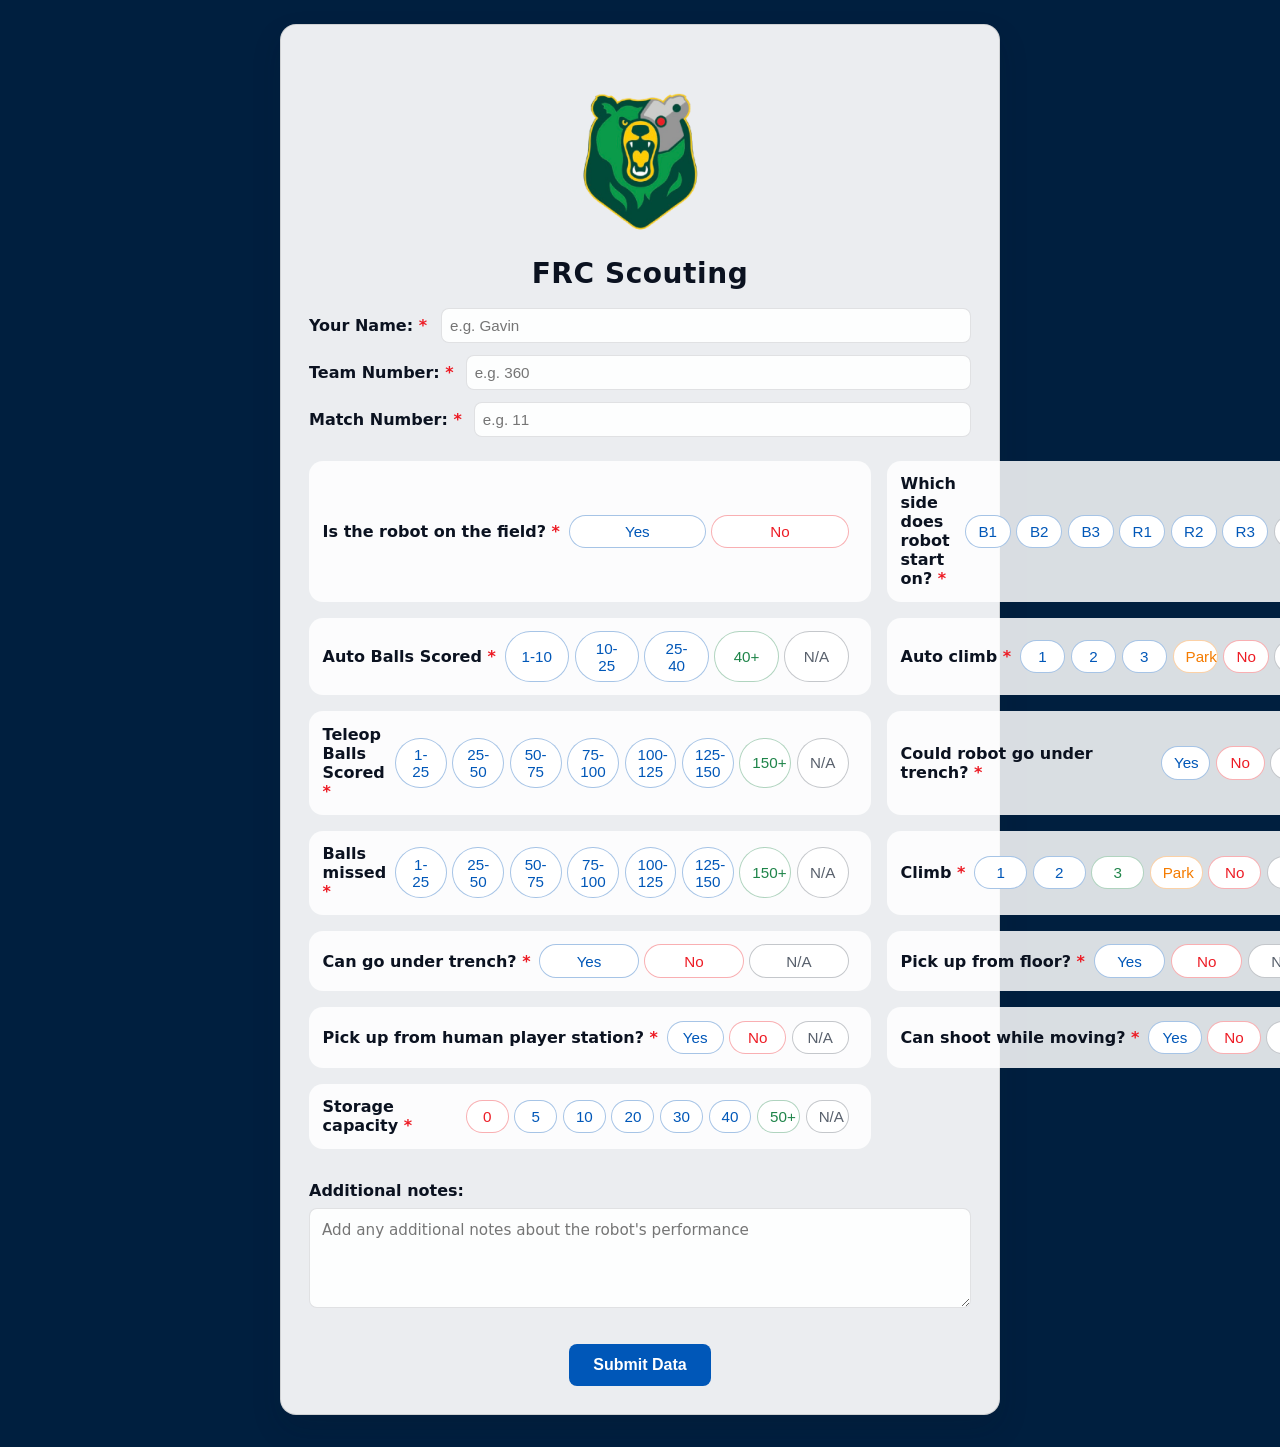
==== index.html @ 8edbb009 "Update UI more clean" ====
<!DOCTYPE html>
<html lang="en">
  <head>
    <meta charset="utf-8" />
    <meta name="viewport" content="width=device-width, initial-scale=1" />
    <title>FRC Scouting</title>
    <link rel="stylesheet" href="/static/style.css?v=47">
    <link rel="icon" type="image/x-icon" href="/static/images/scout-blue-skyblue.png">
  </head>

  <body>
    <main>
      <header class="main-header">
        <img class="app-logo" src="/static/images/4682-v2.png" alt="FRC Logo" />
        <h1>FRC Scouting</h1>
      </header>

      <div class="match-info">
        <div class="input-row">
          <label for="your-name">Your Name: <span class="required-asterisk">*</span></label>
          <input type="text" id="your-name" placeholder="e.g. Gavin">
        </div>
        <div class="input-row">
          <label for="team-number">Team Number: <span class="required-asterisk">*</span></label>
          <input type="text" id="team-number" placeholder="e.g. 360">
        </div>
        <div class="input-row">
          <label for="match-number">Match Number: <span class="required-asterisk">*</span></label>
          <input type="text" id="match-number" placeholder="e.g. 11">
        </div>
      </div>

      <div class="poll">
        <div class="poll-row climb-row">
          <span class="poll-label">Is the robot on the field? <span class="required-asterisk">*</span></span>
          <div class="climb-buttons">
            <button type="button" class="toggle-option" data-key="robotOnField" data-value="true">Yes</button>
            <button type="button" class="toggle-option" data-key="robotOnField" data-value="false">No</button>
          </div>
        </div>

        <div class="poll-row climb-row">
          <span class="poll-label">Which side does robot start on? <span class="required-asterisk">*</span></span>
          <div class="climb-buttons">
            <button type="button" class="robot-start-option" data-value="B1">B1</button>
            <button type="button" class="robot-start-option" data-value="B2">B2</button>
            <button type="button" class="robot-start-option" data-value="B3">B3</button>
            <button type="button" class="robot-start-option" data-value="R1">R1</button>
            <button type="button" class="robot-start-option" data-value="R2">R2</button>
            <button type="button" class="robot-start-option" data-value="R3">R3</button>
            <button type="button" class="robot-start-option" data-value="N/A">N/A</button>
          </div>
        </div>

        <div class="poll-row climb-row">
          <span class="poll-label">Auto Balls Scored <span class="required-asterisk">*</span></span>
          <div class="climb-buttons">
            <button type="button" class="score-range-option-auto" data-value="1-10">1-10</button>
            <button type="button" class="score-range-option-auto" data-value="10-25">10-25</button>
            <button type="button" class="score-range-option-auto" data-value="25-40">25-40</button>
            <button type="button" class="score-range-option-auto" data-value="40+">40+</button>
            <button type="button" class="score-range-option-auto" data-value="N/A">N/A</button>
          </div>
        </div>

        <div class="poll-row climb-row">
          <span class="poll-label">Auto climb <span class="required-asterisk">*</span></span>
          <div class="climb-buttons">
            <button type="button" class="autoClimb-option" data-value="1">1</button>
            <button type="button" class="autoClimb-option" data-value="2">2</button>
            <button type="button" class="autoClimb-option" data-value="3">3</button>
            <button type="button" class="autoClimb-option" data-value="Park">Park</button>
            <button type="button" class="autoClimb-option" data-value="No">No</button>
            <button type="button" class="autoClimb-option" data-value="N/A">N/A</button>
          </div>
        </div>

        <div class="poll-row climb-row">
          <span class="poll-label">Teleop Balls Scored <span class="required-asterisk">*</span></span>
          <div class="climb-buttons">
            <button type="button" class="score-range-option-teleop" data-value="1-25">1-25</button>
            <button type="button" class="score-range-option-teleop" data-value="25-50">25-50</button>
            <button type="button" class="score-range-option-teleop" data-value="50-75">50-75</button>
            <button type="button" class="score-range-option-teleop" data-value="75-100">75-100</button>
            <button type="button" class="score-range-option-teleop" data-value="100-125">100-125</button>
            <button type="button" class="score-range-option-teleop" data-value="125-150">125-150</button>
            <button type="button" class="score-range-option-teleop" data-value="150+">150+</button>
            <button type="button" class="score-range-option-teleop" data-value="N/A">N/A</button>
          </div>
        </div>

        <div class="poll-row climb-row">
          <span class="poll-label">Could robot go under trench? <span class="required-asterisk">*</span></span>
          <div class="climb-buttons">
            <button type="button" class="toggle-option" data-key="trenchUnder" data-value="true">Yes</button>
            <button type="button" class="toggle-option" data-key="trenchUnder" data-value="false">No</button>
            <button type="button" class="toggle-option" data-key="trenchUnder" data-value="N/A">N/A</button>
          </div>
        </div>


        <div class="poll-row climb-row">
          <span class="poll-label">Balls missed <span class="required-asterisk">*</span></span>
          <div class="climb-buttons">
            <button type="button" class="missed-percentage-option" data-value="1-25">1-25</button>
            <button type="button" class="missed-percentage-option" data-value="25-50">25-50</button>
            <button type="button" class="missed-percentage-option" data-value="50-75">50-75</button>
            <button type="button" class="missed-percentage-option" data-value="75-100">75-100</button>
            <button type="button" class="missed-percentage-option" data-value="100-125">100-125</button>
            <button type="button" class="missed-percentage-option" data-value="125-150">125-150</button>
            <button type="button" class="missed-percentage-option" data-value="150+">150+</button>
            <button type="button" class="missed-percentage-option" data-value="N/A">N/A</button>
          </div>
        </div>

        <div class="poll-row climb-row">
          <span class="poll-label">Climb <span class="required-asterisk">*</span></span>
          <div class="climb-buttons">
            <button type="button" class="climb-option" data-value="1">1</button>
            <button type="button" class="climb-option" data-value="2">2</button>
            <button type="button" class="climb-option" data-value="3">3</button>
            <button type="button" class="climb-option" data-value="Park">Park</button>
            <button type="button" class="climb-option" data-value="No">No</button>
            <button type="button" class="climb-option" data-value="N/A">N/A</button>
          </div>
        </div>

        <div class="poll-row climb-row">
          <span class="poll-label">Can go under trench? <span class="required-asterisk">*</span></span>
          <div class="climb-buttons">
            <button type="button" class="toggle-option" data-key="trench" data-value="true">Yes</button>
            <button type="button" class="toggle-option" data-key="trench" data-value="false">No</button>
            <button type="button" class="toggle-option" data-key="trench" data-value="N/A">N/A</button>
          </div>
        </div>

        <div class="poll-row climb-row">
          <span class="poll-label">Pick up from floor? <span class="required-asterisk">*</span></span>
          <div class="climb-buttons">
            <button type="button" class="toggle-option" data-key="pickupFloor" data-value="true">Yes</button>
            <button type="button" class="toggle-option" data-key="pickupFloor" data-value="false">No</button>
            <button type="button" class="toggle-option" data-key="pickupFloor" data-value="N/A">N/A</button>
          </div>
        </div>

        <div class="poll-row climb-row">
          <span class="poll-label">Pick up from human player station? <span class="required-asterisk">*</span></span>
          <div class="climb-buttons">
            <button type="button" class="toggle-option" data-key="pickupHuman" data-value="true">Yes</button>
            <button type="button" class="toggle-option" data-key="pickupHuman" data-value="false">No</button>
            <button type="button" class="toggle-option" data-key="pickupHuman" data-value="N/A">N/A</button>
          </div>
        </div>

        <div class="poll-row climb-row">
          <span class="poll-label">Can shoot while moving? <span class="required-asterisk">*</span></span>
          <div class="climb-buttons">
            <button type="button" class="toggle-option" data-key="shoot" data-value="true">Yes</button>
            <button type="button" class="toggle-option" data-key="shoot" data-value="false">No</button>
            <button type="button" class="toggle-option" data-key="shoot" data-value="N/A">N/A</button>
          </div>
        </div>

        <div class="poll-row climb-row">
          <span class="poll-label">Storage capacity <span class="required-asterisk">*</span></span>
          <div class="climb-buttons">
            <button type="button" class="approx-storage-option" data-value="0">0</button>
            <button type="button" class="approx-storage-option" data-value="5">5</button>
            <button type="button" class="approx-storage-option" data-value="10">10</button>
            <button type="button" class="approx-storage-option" data-value="20">20</button>
            <button type="button" class="approx-storage-option" data-value="30">30</button>
            <button type="button" class="approx-storage-option" data-value="40">40</button>
            <button type="button" class="approx-storage-option" data-value="50+">50+</button>
            <button type="button" class="approx-storage-option" data-value="N/A">N/A</button>
          </div>
        </div>
      </div>

      <div class="notes-section">
        <label for="notes">Additional notes:</label>
        <textarea id="notes" placeholder="Add any additional notes about the robot's performance"></textarea>
      </div>

      <div class="submit-section">
        <button type="button" id="submit-btn">Submit Data</button>
      </div>
    </main>

    <script>
      const state = {
        name: '',
        teamNumber: '',
        matchNumber: '',
        robotOnField: true,
        robotStartSide: 'B1',
        autoScore: 0,
        autoClimb: 'No',
        autoBallsScore: 'N/A',
        balls: 0,
        telepopBallsScore: 'N/A',
        trenchUnder: false,
        approxMissedPercentage: '0',
        climb: 'No',
        trench: false,
        pickupFloor: false,
        pickupHuman: false,
        shoot: false,
        approxStorage: '0',
        notes: '',
      };

      function updateDisplay(key) {
        const el = document.getElementById(key);
        const input = document.getElementById(key + '-input');
        const value = state[key];
        if (typeof value === 'boolean' || value === 'N/A') {
          if (el) {
            if (value === 'N/A') {
              el.textContent = 'N/A';
            } else {
              el.textContent = value ? 'Yes' : 'No';
            }
          }
          // Update toggle option button styles
          document.querySelectorAll(`.toggle-option[data-key="${key}"]`).forEach(btn => {
            if (value === 'N/A') {
              btn.classList.toggle('active', btn.dataset.value === 'N/A');
            } else {
              const btnValue = btn.dataset.value === 'true';
              btn.classList.toggle('active', btnValue === value);
            }
          });
        } else {
          if (el) {
            el.textContent = value;
          }
          if (input) {
            input.value = value;
          }
        }
        // Update climb button styles
        if (key === 'climb') {
          document.querySelectorAll('.climb-option').forEach(btn => {
            btn.classList.toggle('active', btn.dataset.value === value);
          });
        }
        // Update autoClimb button styles
        if (key === 'autoClimb') {
          document.querySelectorAll('.autoClimb-option').forEach(btn => {
            btn.classList.toggle('active', btn.dataset.value === value);
          });
        }
        // Update robot start side button styles
        if (key === 'robotStartSide') {
          document.querySelectorAll('.robot-start-option').forEach(btn => {
            btn.classList.toggle('active', btn.dataset.value === value);
          });
        }
        // Update auto balls score range button styles
        if (key === 'autoBallsScore') {
          document.querySelectorAll('.score-range-option-auto').forEach(btn => {
            btn.classList.toggle('active', btn.dataset.value === value);
          });
          if (el) {
            el.textContent = value;
          }
        }
        // Update teleop balls score range button styles
        if (key === 'telepopBallsScore') {
          document.querySelectorAll('.score-range-option-teleop').forEach(btn => {
            btn.classList.toggle('active', btn.dataset.value === value);
          });
          if (el) {
            el.textContent = value;
          }
        }
        // Update approx storage option button styles
        if (key === 'approxStorage') {
          document.querySelectorAll('.approx-storage-option').forEach(btn => {
            btn.classList.toggle('active', btn.dataset.value === value);
          });
          if (el) {
            el.textContent = value;
          }
        }
        // Update approx missed percentage button styles
        if (key === 'approxMissedPercentage') {
          document.querySelectorAll('.missed-percentage-option').forEach(btn => {
            btn.classList.toggle('active', btn.dataset.value === value);
          });
        }
      }

      function clampNumber(value, key) {
        return Math.max(0, value);
      }

      document.getElementById('your-name').addEventListener('input', (e) => {
        state.name = e.target.value;
      });

      document.getElementById('team-number').addEventListener('input', (e) => {
        state.teamNumber = e.target.value;
      });

      document.getElementById('match-number').addEventListener('input', (e) => {
        state.matchNumber = e.target.value;
      });

      document.getElementById('notes').addEventListener('input', (e) => {
        state.notes = e.target.value;
      });

      document.querySelectorAll('.poll-input').forEach(input => {
        input.addEventListener('change', (e) => {
          const key = e.target.dataset.key;
          const value = parseInt(e.target.value) || 0;
          state[key] = Math.max(0, value);
          updateDisplay(key);
        });
        input.addEventListener('input', (e) => {
          const key = e.target.dataset.key;
          const value = parseInt(e.target.value) || 0;
          state[key] = Math.max(0, value);
          updateDisplay(key);
        });
      });

      document.addEventListener('change', (event) => {
        const checkbox = event.target;
        if (checkbox.classList.contains('toggle-checkbox')) {
          const key = checkbox.dataset.key;
          state[key] = checkbox.checked;
          updateDisplay(key);
        }
      });

      document.addEventListener('click', (event) => {
        const button = event.target.closest('button');
        if (!button) return;

        if (button.classList.contains('toggle-option')) {
          const key = button.dataset.key;
          let value;
          if (button.dataset.value === 'N/A') {
            value = 'N/A';
          } else {
            value = button.dataset.value === 'true';
          }
          state[key] = value;
          updateDisplay(key);
          return;
        }

        if (button.classList.contains('climb-option')) {
          state.climb = button.dataset.value;
          updateDisplay('climb');
          return;
        }

        if (button.classList.contains('autoClimb-option')) {
          state.autoClimb = button.dataset.value;
          updateDisplay('autoClimb');
          return;
        }

        if (button.classList.contains('robot-start-option')) {
          state.robotStartSide = button.dataset.value;
          updateDisplay('robotStartSide');
          return;
        }

        if (button.classList.contains('score-range-option-auto')) {
          state.autoBallsScore = button.dataset.value;
          updateDisplay('autoBallsScore');
          return;
        }

        if (button.classList.contains('score-range-option-teleop')) {
          state.telepopBallsScore = button.dataset.value;
          updateDisplay('telepopBallsScore');
          return;
        }

        if (button.classList.contains('approx-storage-option')) {
          state.approxStorage = button.dataset.value;
          updateDisplay('approxStorage');
          return;
        }

        if (button.classList.contains('missed-percentage-option')) {
          state.approxMissedPercentage = button.dataset.value;
          updateDisplay('approxMissedPercentage');
          return;
        }

        const key = button.dataset.key;
        if (!key) return;

        if (button.classList.contains('increment')) {
          state[key] = clampNumber(state[key] + 1, key);
        } else if (button.classList.contains('decrement')) {
          state[key] = clampNumber(state[key] - 1, key);
        }

        updateDisplay(key);
      });

      function validateForm() {
        const errors = [];

        // Check text inputs
        if (!state.name || state.name.trim() === '') {
          errors.push('Your Name is required');
        }
        if (!state.teamNumber || state.teamNumber.trim() === '') {
          errors.push('Team Number is required');
        }
        if (!state.matchNumber || state.matchNumber.trim() === '') {
          errors.push('Match Number is required');
        }

        // Check selection fields
        if (state.autoBallsScore === 'N/A') {
          errors.push('Approx. Auto Balls Scored must be selected');
        }
        if (state.telepopBallsScore === 'N/A') {
          errors.push('Approx. Teleop Balls Scored must be selected');
        }
        if (state.approxStorage === '0') {
          errors.push('Storage capacity must be selected');
        }

        return errors;
      }

      document.getElementById('submit-btn').addEventListener('click', () => {
        const validationErrors = validateForm();
        
        if (validationErrors.length > 0) {
          alert('Form is incomplete:\n\n' + validationErrors.join('\n'));
          return;
        }

        const scriptUrl = 'https://script.google.com/macros/s/AKfycbwELMK6enk3vwtbK0QfrG1EHVJ-N1YTmXW5fXCGzAkfzX_c_IQ107APv3nvwxNcc5Pc/exec';
        
        // Convert boolean values to Yes/No strings for sheets compatibility
        const dataToSubmit = {
          ...state,
          trench: state.trench === 'N/A' ? 'N/A' : (state.trench ? 'Yes' : 'No'),
          pickupFloor: state.pickupFloor === 'N/A' ? 'N/A' : (state.pickupFloor ? 'Yes' : 'No'),
          pickupHuman: state.pickupHuman === 'N/A' ? 'N/A' : (state.pickupHuman ? 'Yes' : 'No'),
          shoot: state.shoot === 'N/A' ? 'N/A' : (state.shoot ? 'Yes' : 'No'),
          trenchUnder: state.trenchUnder === 'N/A' ? 'N/A' : (state.trenchUnder ? 'Yes' : 'No'),
          robotOnField: state.robotOnField === 'N/A' ? 'N/A' : (state.robotOnField ? 'Yes' : 'No')
        };
        
        fetch(scriptUrl, {
          method: 'POST',
          mode: 'no-cors',
          body: JSON.stringify(dataToSubmit)
        })
        .then(() => {
          alert("Data submitted successfully!");
          // Reset all parameters
          state.name = '';
          state.teamNumber = '';
          state.matchNumber = '';
          state.robotOnField = true;
          state.robotStartSide = 'B1';
          state.autoScore = 0;
          state.autoClimb = 'No';
          state.autoBallsScore = 'N/A';
          state.balls = 0;
          state.telepopBallsScore = 'N/A';
          state.trenchUnder = false;
          state.approxMissedPercentage = '0';
          state.climb = 'No';
          state.trench = false;
          state.pickupFloor = false;
          state.pickupHuman = false;
          state.shoot = false;
          state.approxStorage = '0';
          state.notes = '';
          // Update inputs
          document.getElementById('your-name').value = '';
          document.getElementById('team-number').value = '';
          document.getElementById('match-number').value = '';
          document.getElementById('notes').value = '';
          // Update displays
          updateDisplay('robotOnField');
          updateDisplay('robotStartSide');
          updateDisplay('autoScore');
          updateDisplay('autoClimb');
          updateDisplay('autoBallsScore');
          updateDisplay('balls');
          updateDisplay('telepopBallsScore');
          updateDisplay('trenchUnder');
          updateDisplay('approxMissedPercentage');
          updateDisplay('climb');
          updateDisplay('trench');
          updateDisplay('pickupFloor');
          updateDisplay('pickupHuman');
          updateDisplay('shoot');
          updateDisplay('approxStorage');
        })
        .catch(error => {
          alert("Error submitting: " + error);
        });
      });
    </script>
  </body>
</html>
---- static/style.css ----
/* Global */
:root {
  /* FRC colors */
  --bg: #f6f8fb;
  --card: #ffffff;
  --text: #0b1220;
  --muted: #58606c;
  --border: rgba(11, 18, 32, 0.12);

  --frc-blue: #0057B8;
  --frc-red: #ED1B24;
  --frc-green: #1E8449;
  --primary: var(--frc-blue);
  --primary-contrast: #ffffff;

  --shadow: 0 14px 30px rgba(11, 18, 32, 0.14);
  --radius: 16px;
}

* {
  box-sizing: border-box;
}

body {
  margin: 0;
  font-family: system-ui, -apple-system, BlinkMacSystemFont, "Segoe UI", sans-serif;
  background: #001F3F !important;
  background-image: none !important;
  color: var(--text);
  padding: 0;
  min-height: 100vh;
}

.main-header {
  text-align: center;
  padding: 1.75rem 1.5rem 1.1rem;
}

.app-logo {
  width: 160px;
  height: 160px;
  margin-bottom: 0.75rem;
}

.main-header h1 {
  margin: 0;
  font-size: 1.75rem;
  letter-spacing: 0.02em;
}

.main-header .lead {
  margin: 0.55rem 0 0;
  font-size: 0.95rem;
  color: var(--muted);
}

.match-info {
  display: grid;
  gap: 0.75rem;
  margin-bottom: 1.5rem;
}

.required-asterisk {
  color: var(--frc-red);
}

.input-row {
  display: flex;
  align-items: center;
  gap: 0.75rem;
}

.input-row label {
  font-weight: 600;
  min-width: 120px;
  color: var(--text);
}

.input-row input {
  flex: 1;
  padding: 0.5rem;
  border: 1px solid var(--border);
  border-radius: 8px;
  font-size: 0.95rem;
  background: rgba(255, 255, 255, 0.9);
  color: var(--text);
}

.input-row input:focus {
  outline: none;
  border-color: var(--primary);
  box-shadow: 0 0 0 2px rgba(0, 87, 184, 0.2);
}

.poll-input {
  padding: 0.5rem;
  border: 1px solid var(--border);
  border-radius: 8px;
  font-size: 0.95rem;
  background: rgba(255, 255, 255, 0.9);
  color: var(--text);
  width: 70px;
  text-align: center;
}

.poll-input::-webkit-outer-spin-button,
.poll-input::-webkit-inner-spin-button {
  -webkit-appearance: none;
  margin: 0;
}

.poll-input[type=number] {
  -moz-appearance: textfield;
}

.poll-input:focus {
  outline: none;
  border-color: var(--primary);
  box-shadow: 0 0 0 2px rgba(0, 87, 184, 0.2);
}

main {
  max-width: 720px;
  margin: 0 auto 2rem auto;
  background: rgba(255, 255, 255, 0.92);
  border: 1px solid rgba(0, 0, 0, 0.12);
  border-radius: var(--radius);
  padding: 1.75rem;
  box-shadow: var(--shadow);
}

h1 {
  font-size: 1.75rem;
  margin: 0 0 0.6rem 0;
  letter-spacing: -0.02em;
}

p {
  margin: 0 0 1.25rem 0;
  color: var(--muted);
  line-height: 1.6;
}

.poll {
  display: grid;
  gap: 0.85rem;
}

.poll-row {
  display: grid;
  grid-template-columns: 1fr auto auto auto;
  gap: 0.55rem;
  align-items: center;
  padding: 0.85rem 0.85rem;
  border-radius: 14px;
  background: rgba(255, 255, 255, 0.85);
  transition: transform 180ms ease, box-shadow 180ms ease;
}

.poll-row.climb-row {
  grid-template-columns: auto 1fr auto;
}

.poll-row:hover {
  transform: translateY(-2px);
  box-shadow: 0 14px 26px rgba(15, 23, 42, 0.12);
}

.poll-label {
  font-weight: 700;
  color: var(--text);
}

.poll-value {
  min-width: 3rem;
  text-align: center;
  font-weight: 700;
  color: var(--primary);
}

button {
  border: 1px solid var(--border);
  border-radius: 999px;
  padding: 0.45rem 0.75rem;
  font-size: 0.95rem;
  cursor: pointer;
  background: #fff;
  color: var(--text);
  transition: transform 120ms ease, box-shadow 120ms ease, background 120ms ease;
}

button:hover {
  background: rgba(0, 87, 184, 0.16);
  transform: translateY(-1px);
}

button:active {
  transform: translateY(0);
  box-shadow: inset 0 0 0 1px rgba(0, 0, 0, 0.08);
}

button.increment {
  border-color: rgba(37, 99, 235, 0.4);
  color: white;
  background: var(--frc-blue);
}

button.decrement {
  border-color: rgba(237, 27, 36, 0.35);
  color: white;
  background: var(--frc-red);
}

button.climb-option {
  border-color: rgba(0, 87, 184, 0.35);
  color: var(--frc-blue);
}

button.climb-option[data-value="No"] {
  border-color: rgba(237, 27, 36, 0.35);
  color: var(--frc-red);
}

button.climb-option[data-value="3"] {
  border-color: rgba(30, 132, 73, 0.35);
  color: var(--frc-green);
}

button.climb-option[data-value="Park"] {
  border-color: rgba(245, 124, 0, 0.35);
  color: #F57C00;
}

button.climb-option.active {
  background: var(--frc-blue);
  color: white;
  border-color: var(--frc-blue);
}

button.climb-option[data-value="No"].active {
  background: var(--frc-red);
  border-color: var(--frc-red);
}

button.climb-option[data-value="3"].active {
  background: var(--frc-green);
  color: white;
  border-color: var(--frc-green);
}

button.climb-option[data-value="Park"].active {
  background: #F57C00;
  color: white;
  border-color: #F57C00;
}

button.autoClimb-option {
  border-color: rgba(0, 87, 184, 0.35);
  color: var(--frc-blue);
}

button.autoClimb-option[data-value="No"] {
  border-color: rgba(237, 27, 36, 0.35);
  color: var(--frc-red);
}

button.autoClimb-option[data-value="Park"] {
  border-color: rgba(245, 124, 0, 0.35);
  color: #F57C00;
}

button.autoClimb-option.active {
  background: var(--frc-blue);
  color: white;
  border-color: var(--frc-blue);
}

button.autoClimb-option[data-value="No"].active {
  background: var(--frc-red);
  border-color: var(--frc-red);
}

button.autoClimb-option[data-value="Park"].active {
  background: #F57C00;
  color: white;
  border-color: #F57C00;
}

button.robot-start-option {
  border-color: rgba(0, 87, 184, 0.35);
  color: var(--frc-blue);
}

button.robot-start-option.active {
  background: var(--frc-blue);
  color: white;
  border-color: var(--frc-blue);
}

button.score-range-option-auto,
button.score-range-option-teleop,
button.approx-storage-option {
  border-color: rgba(0, 87, 184, 0.35);
  color: var(--frc-blue);
}

button.score-range-option-auto[data-value="0"],
button.score-range-option-teleop[data-value="0"],
button.approx-storage-option[data-value="0"] {
  border-color: rgba(237, 27, 36, 0.35);
  color: var(--frc-red);
}

button.approx-storage-option[data-value="50+"] {
  border-color: rgba(30, 132, 73, 0.35);
  color: var(--frc-green);
}

button.approx-storage-option[data-value="50+"].active {
  background: var(--frc-green);
  color: white;
  border-color: var(--frc-green);
}

button.score-range-option-auto.active,
button.score-range-option-teleop.active,
button.approx-storage-option.active {
  background: var(--frc-blue);
  color: white;
  border-color: var(--frc-blue);
}

button.score-range-option-auto[data-value="0"].active,
button.score-range-option-teleop[data-value="0"].active,
button.approx-storage-option[data-value="0"].active {
  background: var(--frc-red);
  color: white;
  border-color: var(--frc-red);
}

button.score-range-option-auto[data-value="40+"] {
  border-color: rgba(30, 132, 73, 0.35);
  color: var(--frc-green);
}

button.score-range-option-auto[data-value="40+"].active {
  background: var(--frc-green);
  color: white;
  border-color: var(--frc-green);
}

button.score-range-option-auto[data-value="N/A"] {
  border-color: rgba(88, 96, 108, 0.35);
  color: var(--muted);
  white-space: nowrap;
}

button.score-range-option-auto[data-value="N/A"].active {
  background: var(--muted);
  color: white;
  border-color: var(--muted);
}

button.score-range-option-teleop[data-value="150+"] {
  border-color: rgba(30, 132, 73, 0.35);
  color: var(--frc-green);
}

button.score-range-option-teleop[data-value="150+"].active {
  background: var(--frc-green);
  color: white;
  border-color: var(--frc-green);
}

button.score-range-option-teleop[data-value="N/A"] {
  border-color: rgba(88, 96, 108, 0.35);
  color: var(--muted);
  white-space: nowrap;
}

button.score-range-option-teleop[data-value="N/A"].active {
  background: var(--muted);
  color: white;
  border-color: var(--muted);
}

button.toggle-option[data-value="N/A"] {
  border-color: rgba(88, 96, 108, 0.35);
  color: var(--muted);
  white-space: nowrap;
}

button.toggle-option[data-value="N/A"].active {
  background: var(--muted);
  color: white;
  border-color: var(--muted);
}

button.climb-option[data-value="N/A"] {
  border-color: rgba(88, 96, 108, 0.35);
  color: var(--muted);
  white-space: nowrap;
}

button.climb-option[data-value="N/A"].active {
  background: var(--muted);
  color: white;
  border-color: var(--muted);
}

button.autoClimb-option[data-value="N/A"] {
  border-color: rgba(88, 96, 108, 0.35);
  color: var(--muted);
  white-space: nowrap;
}

button.autoClimb-option[data-value="N/A"].active {
  background: var(--muted);
  color: white;
  border-color: var(--muted);
}

button.missed-percentage-option[data-value="N/A"] {
  border-color: rgba(88, 96, 108, 0.35);
  color: var(--muted);
  white-space: nowrap;
}

button.missed-percentage-option[data-value="N/A"].active {
  background: var(--muted);
  color: white;
  border-color: var(--muted);
}

button.robot-start-option[data-value="N/A"] {
  border-color: rgba(88, 96, 108, 0.35);
  color: var(--muted);
  white-space: nowrap;
}

button.robot-start-option[data-value="N/A"].active {
  background: var(--muted);
  color: white;
  border-color: var(--muted);
}

button.approx-storage-option[data-value="N/A"] {
  border-color: rgba(88, 96, 108, 0.35);
  color: var(--muted);
  white-space: nowrap;
}

button.approx-storage-option[data-value="N/A"].active {
  background: var(--muted);
  color: white;
  border-color: var(--muted);
}

input.toggle-checkbox {
  width: 20px;
  height: 20px;
  cursor: pointer;
  accent-color: var(--frc-blue);
}

button.toggle-option {
  border-color: rgba(0, 87, 184, 0.35);
  color: var(--frc-blue);
}

button.toggle-option[data-value="false"] {
  border-color: rgba(237, 27, 36, 0.35);
  color: var(--frc-red);
}

button.toggle-option.active {
  background: var(--frc-blue);
  color: white;
  border-color: var(--frc-blue);
}

button.toggle-option[data-value="false"].active {
  background: var(--frc-red);
  border-color: var(--frc-red);
}

.climb-buttons {
  display: flex;
  gap: 0.35rem;
  flex: 1;
}

.climb-buttons button {
  flex: 1;
  min-width: 0;
  text-align: center;
}

@media (max-width: 640px) {
  main {
    padding: 1.25rem;
  }

  .match-info {
    gap: 0.5rem;
    margin-bottom: 1rem;
  }

  .input-row {
    flex-direction: column;
    align-items: stretch;
    gap: 0.25rem;
  }

  .input-row label {
    min-width: unset;
    margin-bottom: 0.25rem;
  }

  .poll-row {
    grid-template-columns: 1fr;
    grid-template-rows: auto auto;
    gap: 0.4rem;
    display: flex;
    flex-direction: column;
    margin-left: -1.25rem;
    margin-right: -1.25rem;
    padding-left: 1.25rem;
    padding-right: 1.25rem;
  }

  .poll-row .poll-label {
    order: -1;
  }

  .poll-row .increment {
    order: 0;
  }

  .poll-row .poll-value {
    order: 1;
  }

  .poll-row .decrement {
    order: 2;
  }

  .poll-row button {
    width: 100%;
  }

  .poll-value {
    margin-top: 0.2rem;
  }

  .poll-row.climb-row {
    grid-template-columns: 1fr;
  }

  .climb-buttons {
    display: flex;
    flex-wrap: wrap;
    gap: 0.3rem;
  }

  .climb-buttons button {
    flex: 1 1 calc(20% - 0.24rem);
    min-width: 45px;
  }

  .app-logo {
    width: 160px;
    height: 160px;
  }
}

@media (min-width: 920px) {
  .poll {
    grid-template-columns: repeat(2, 1fr);
    gap: 1rem;
  }

  .poll-row {
    grid-template-columns: 1fr auto auto auto;
  }

  main {
    margin-top: 1.5rem;
  }
}

.notes-section {
  margin-top: 2rem;
  margin-bottom: 1.5rem;
}

.notes-section label {
  display: block;
  font-weight: 600;
  margin-bottom: 0.5rem;
  color: var(--text);
}

.notes-section textarea {
  width: 100%;
  padding: 0.75rem;
  border: 1px solid var(--border);
  border-radius: 8px;
  font-size: 0.95rem;
  font-family: inherit;
  background: rgba(255, 255, 255, 0.9);
  color: var(--text);
  resize: vertical;
  min-height: 100px;
}

.notes-section textarea:focus {
  outline: none;
  border-color: var(--primary);
  box-shadow: 0 0 0 2px rgba(0, 87, 184, 0.2);
}

button.missed-percentage-option {
  border-color: rgba(0, 87, 184, 0.35);
  color: var(--frc-blue);
}

button.missed-percentage-option[data-value="0"] {
  border-color: rgba(30, 132, 73, 0.35);
  color: var(--frc-green);
}

button.missed-percentage-option[data-value="100%"] {
  border-color: rgba(237, 27, 36, 0.35);
  color: var(--frc-red);
}

button.missed-percentage-option[data-value="150+"] {
  border-color: rgba(30, 132, 73, 0.35);
  color: var(--frc-green);
}

button.missed-percentage-option[data-value="150+"].active {
  background: var(--frc-green);
  color: white;
  border-color: var(--frc-green);
}

button.missed-percentage-option.active {
  background: var(--frc-blue);
  color: white;
  border-color: var(--frc-blue);
}

button.missed-percentage-option[data-value="0"].active {
  background: var(--frc-green);
  color: white;
  border-color: var(--frc-green);
}

button.missed-percentage-option[data-value="100%"].active {
  background: var(--frc-red);
  color: white;
  border-color: var(--frc-red);
}

.submit-section {
  text-align: center;
  margin-top: 2rem;
}

#submit-btn {
  background: var(--frc-blue);
  color: white;
  padding: 0.75rem 1.5rem;
  font-size: 1rem;
  font-weight: 600;
  border: none;
  border-radius: 8px;
  cursor: pointer;
  transition: background 120ms ease;
}

#submit-btn:hover {
  background: #004080;
}
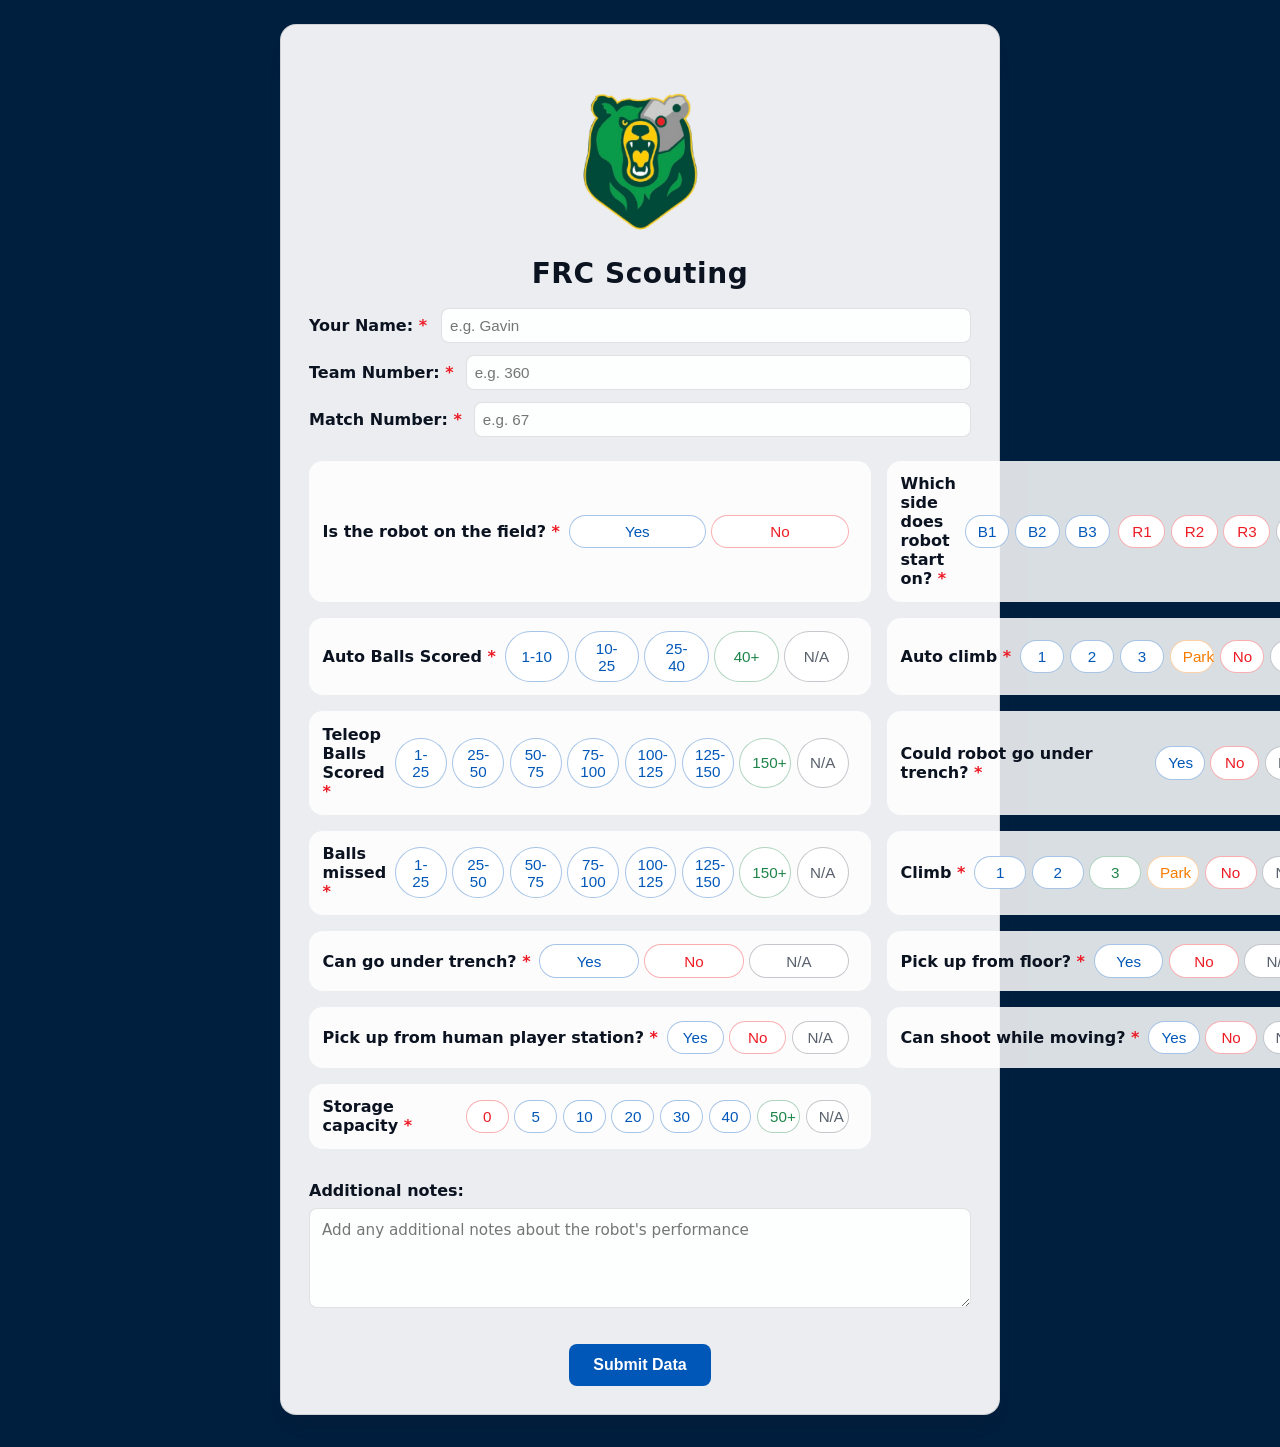
==== commit ade66d7b: "Make r1-r3 red" ====
--- a/index.html
+++ b/index.html
@@ -4,7 +4,7 @@
     <meta charset="utf-8" />
     <meta name="viewport" content="width=device-width, initial-scale=1" />
     <title>FRC Scouting</title>
-    <link rel="stylesheet" href="/static/style.css?v=47">
+    <link rel="stylesheet" href="/static/style.css?v=49">
     <link rel="icon" type="image/x-icon" href="/static/images/scout-blue-skyblue.png">
   </head>
 
@@ -26,7 +26,7 @@
         </div>
         <div class="input-row">
           <label for="match-number">Match Number: <span class="required-asterisk">*</span></label>
-          <input type="text" id="match-number" placeholder="e.g. 11">
+          <input type="text" id="match-number" placeholder="e.g. 67">
         </div>
       </div>
 
@@ -45,6 +45,8 @@
             <button type="button" class="robot-start-option" data-value="B1">B1</button>
             <button type="button" class="robot-start-option" data-value="B2">B2</button>
             <button type="button" class="robot-start-option" data-value="B3">B3</button>
+          </div>
+          <div class="climb-buttons">
             <button type="button" class="robot-start-option" data-value="R1">R1</button>
             <button type="button" class="robot-start-option" data-value="R2">R2</button>
             <button type="button" class="robot-start-option" data-value="R3">R3</button>
@@ -223,11 +225,16 @@
           }
           // Update toggle option button styles
           document.querySelectorAll(`.toggle-option[data-key="${key}"]`).forEach(btn => {
+            btn.classList.remove('active');
             if (value === 'N/A') {
-              btn.classList.toggle('active', btn.dataset.value === 'N/A');
+              if (btn.dataset.value === 'N/A') {
+                btn.classList.add('active');
+              }
             } else {
               const btnValue = btn.dataset.value === 'true';
-              btn.classList.toggle('active', btnValue === value);
+              if (btnValue === value) {
+                btn.classList.add('active');
+              }
             }
           });
         } else {
@@ -421,12 +428,6 @@
         }
 
         // Check selection fields
-        if (state.autoBallsScore === 'N/A') {
-          errors.push('Approx. Auto Balls Scored must be selected');
-        }
-        if (state.telepopBallsScore === 'N/A') {
-          errors.push('Approx. Teleop Balls Scored must be selected');
-        }
         if (state.approxStorage === '0') {
           errors.push('Storage capacity must be selected');
         }
@@ -444,15 +445,25 @@
 
         const scriptUrl = 'https://script.google.com/macros/s/AKfycbwELMK6enk3vwtbK0QfrG1EHVJ-N1YTmXW5fXCGzAkfzX_c_IQ107APv3nvwxNcc5Pc/exec';
         
-        // Convert boolean values to Yes/No strings for sheets compatibility
+        // Build submission object in UI order
         const dataToSubmit = {
-          ...state,
+          name: state.name,
+          teamNumber: state.teamNumber,
+          matchNumber: state.matchNumber,
+          robotOnField: state.robotOnField === 'N/A' ? 'N/A' : (state.robotOnField ? 'Yes' : 'No'),
+          robotStartSide: state.robotStartSide,
+          autoBallsScore: state.autoBallsScore,
+          autoClimb: state.autoClimb,
+          telepopBallsScore: state.telepopBallsScore,
+          trenchUnder: state.trenchUnder === 'N/A' ? 'N/A' : (state.trenchUnder ? 'Yes' : 'No'),
+          approxMissedPercentage: state.approxMissedPercentage,
+          climb: state.climb,
           trench: state.trench === 'N/A' ? 'N/A' : (state.trench ? 'Yes' : 'No'),
           pickupFloor: state.pickupFloor === 'N/A' ? 'N/A' : (state.pickupFloor ? 'Yes' : 'No'),
           pickupHuman: state.pickupHuman === 'N/A' ? 'N/A' : (state.pickupHuman ? 'Yes' : 'No'),
           shoot: state.shoot === 'N/A' ? 'N/A' : (state.shoot ? 'Yes' : 'No'),
-          trenchUnder: state.trenchUnder === 'N/A' ? 'N/A' : (state.trenchUnder ? 'Yes' : 'No'),
-          robotOnField: state.robotOnField === 'N/A' ? 'N/A' : (state.robotOnField ? 'Yes' : 'No')
+          approxStorage: state.approxStorage,
+          notes: state.notes
         };
         
         fetch(scriptUrl, {
@@ -503,6 +514,10 @@
           updateDisplay('pickupHuman');
           updateDisplay('shoot');
           updateDisplay('approxStorage');
+          // Clear all button active states
+          document.querySelectorAll('button').forEach(btn => {
+            btn.classList.remove('active');
+          });
         })
         .catch(error => {
           alert("Error submitting: " + error);
--- a/static/style.css
+++ b/static/style.css
@@ -295,6 +295,21 @@
   background: var(--frc-blue);
   color: white;
   border-color: var(--frc-blue);
+}
+
+button.robot-start-option[data-value="R1"],
+button.robot-start-option[data-value="R2"],
+button.robot-start-option[data-value="R3"] {
+  border-color: rgba(237, 27, 36, 0.35);
+  color: var(--frc-red);
+}
+
+button.robot-start-option[data-value="R1"].active,
+button.robot-start-option[data-value="R2"].active,
+button.robot-start-option[data-value="R3"].active {
+  background: var(--frc-red);
+  color: white;
+  border-color: var(--frc-red);
 }
 
 button.score-range-option-auto,
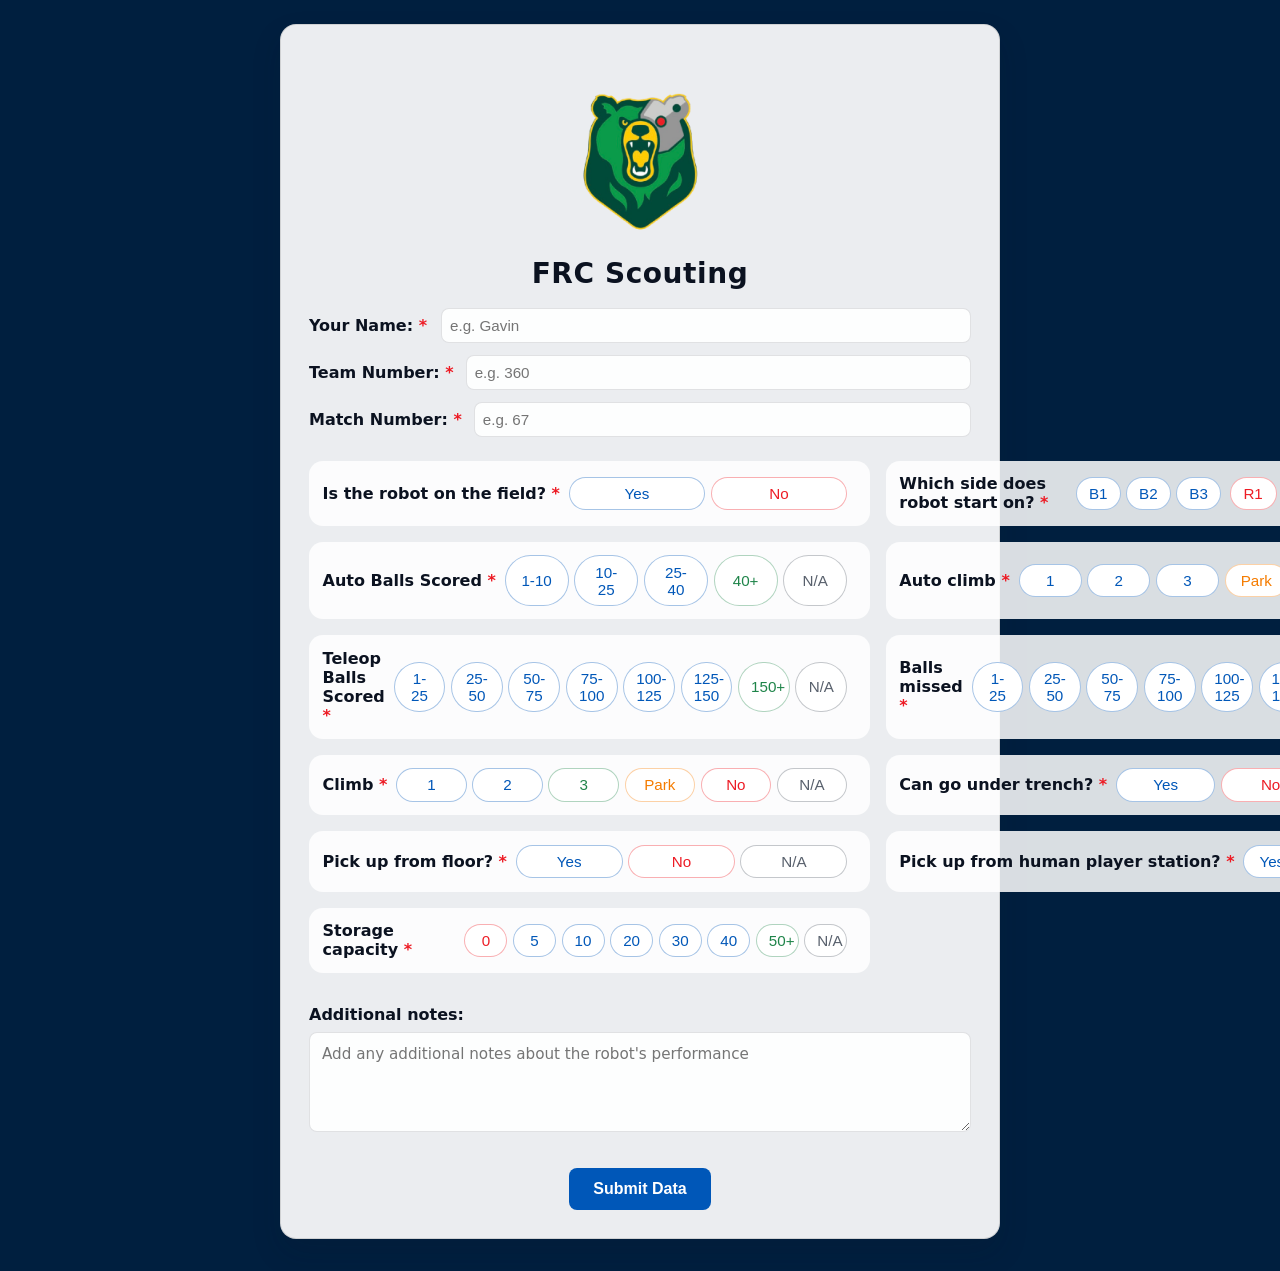
==== commit cb174be3: "Remove second trench, fix a na/no bug, retain name and side when submit" ====
--- a/index.html
+++ b/index.html
@@ -92,16 +92,6 @@
         </div>
 
         <div class="poll-row climb-row">
-          <span class="poll-label">Could robot go under trench? <span class="required-asterisk">*</span></span>
-          <div class="climb-buttons">
-            <button type="button" class="toggle-option" data-key="trenchUnder" data-value="true">Yes</button>
-            <button type="button" class="toggle-option" data-key="trenchUnder" data-value="false">No</button>
-            <button type="button" class="toggle-option" data-key="trenchUnder" data-value="N/A">N/A</button>
-          </div>
-        </div>
-
-
-        <div class="poll-row climb-row">
           <span class="poll-label">Balls missed <span class="required-asterisk">*</span></span>
           <div class="climb-buttons">
             <button type="button" class="missed-percentage-option" data-value="1-25">1-25</button>
@@ -155,15 +145,7 @@
         </div>
 
         <div class="poll-row climb-row">
-          <span class="poll-label">Can shoot while moving? <span class="required-asterisk">*</span></span>
-          <div class="climb-buttons">
-            <button type="button" class="toggle-option" data-key="shoot" data-value="true">Yes</button>
-            <button type="button" class="toggle-option" data-key="shoot" data-value="false">No</button>
-            <button type="button" class="toggle-option" data-key="shoot" data-value="N/A">N/A</button>
-          </div>
-        </div>
-
-        <div class="poll-row climb-row">
+
           <span class="poll-label">Storage capacity <span class="required-asterisk">*</span></span>
           <div class="climb-buttons">
             <button type="button" class="approx-storage-option" data-value="0">0</button>
@@ -200,7 +182,6 @@
         autoBallsScore: 'N/A',
         balls: 0,
         telepopBallsScore: 'N/A',
-        trenchUnder: false,
         approxMissedPercentage: '0',
         climb: 'No',
         trench: false,
@@ -230,11 +211,10 @@
               if (btn.dataset.value === 'N/A') {
                 btn.classList.add('active');
               }
-            } else {
-              const btnValue = btn.dataset.value === 'true';
-              if (btnValue === value) {
-                btn.classList.add('active');
-              }
+            } else if (value === true && btn.dataset.value === 'true') {
+              btn.classList.add('active');
+            } else if (value === false && btn.dataset.value === 'false') {
+              btn.classList.add('active');
             }
           });
         } else {
@@ -455,7 +435,6 @@
           autoBallsScore: state.autoBallsScore,
           autoClimb: state.autoClimb,
           telepopBallsScore: state.telepopBallsScore,
-          trenchUnder: state.trenchUnder === 'N/A' ? 'N/A' : (state.trenchUnder ? 'Yes' : 'No'),
           approxMissedPercentage: state.approxMissedPercentage,
           climb: state.climb,
           trench: state.trench === 'N/A' ? 'N/A' : (state.trench ? 'Yes' : 'No'),
@@ -473,18 +452,15 @@
         })
         .then(() => {
           alert("Data submitted successfully!");
-          // Reset all parameters
-          state.name = '';
+          // Reset all parameters (keeping name and robotStartSide)
           state.teamNumber = '';
           state.matchNumber = '';
           state.robotOnField = true;
-          state.robotStartSide = 'B1';
           state.autoScore = 0;
           state.autoClimb = 'No';
           state.autoBallsScore = 'N/A';
           state.balls = 0;
           state.telepopBallsScore = 'N/A';
-          state.trenchUnder = false;
           state.approxMissedPercentage = '0';
           state.climb = 'No';
           state.trench = false;
@@ -493,8 +469,7 @@
           state.shoot = false;
           state.approxStorage = '0';
           state.notes = '';
-          // Update inputs
-          document.getElementById('your-name').value = '';
+          // Update inputs (keeping name)
           document.getElementById('team-number').value = '';
           document.getElementById('match-number').value = '';
           document.getElementById('notes').value = '';
@@ -506,7 +481,6 @@
           updateDisplay('autoBallsScore');
           updateDisplay('balls');
           updateDisplay('telepopBallsScore');
-          updateDisplay('trenchUnder');
           updateDisplay('approxMissedPercentage');
           updateDisplay('climb');
           updateDisplay('trench');
@@ -514,9 +488,11 @@
           updateDisplay('pickupHuman');
           updateDisplay('shoot');
           updateDisplay('approxStorage');
-          // Clear all button active states
+          // Clear all button active states except robotStartSide
           document.querySelectorAll('button').forEach(btn => {
-            btn.classList.remove('active');
+            if (!btn.classList.contains('robot-start-option')) {
+              btn.classList.remove('active');
+            }
           });
         })
         .catch(error => {
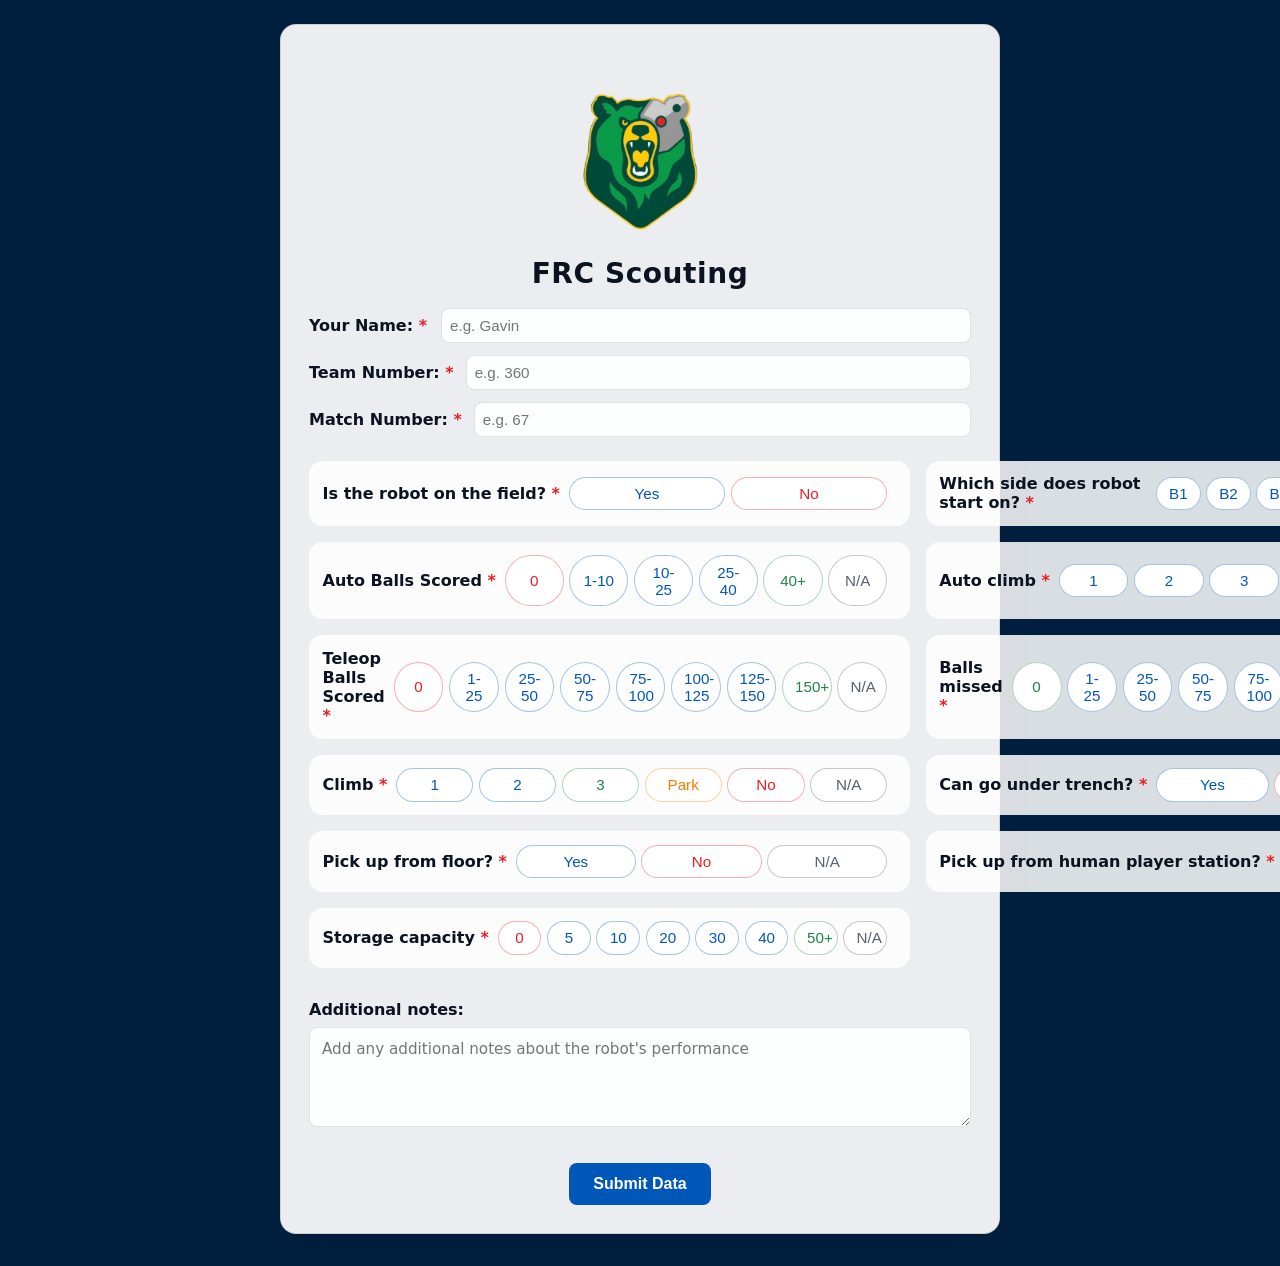
==== commit 7f3e1999: "Auto select N/A if robot not on field and add 0 as option if not scored" ====
--- a/index.html
+++ b/index.html
@@ -57,6 +57,7 @@
         <div class="poll-row climb-row">
           <span class="poll-label">Auto Balls Scored <span class="required-asterisk">*</span></span>
           <div class="climb-buttons">
+            <button type="button" class="score-range-option-auto" data-value="0">0</button>
             <button type="button" class="score-range-option-auto" data-value="1-10">1-10</button>
             <button type="button" class="score-range-option-auto" data-value="10-25">10-25</button>
             <button type="button" class="score-range-option-auto" data-value="25-40">25-40</button>
@@ -80,6 +81,7 @@
         <div class="poll-row climb-row">
           <span class="poll-label">Teleop Balls Scored <span class="required-asterisk">*</span></span>
           <div class="climb-buttons">
+            <button type="button" class="score-range-option-teleop" data-value="0">0</button>
             <button type="button" class="score-range-option-teleop" data-value="1-25">1-25</button>
             <button type="button" class="score-range-option-teleop" data-value="25-50">25-50</button>
             <button type="button" class="score-range-option-teleop" data-value="50-75">50-75</button>
@@ -94,6 +96,7 @@
         <div class="poll-row climb-row">
           <span class="poll-label">Balls missed <span class="required-asterisk">*</span></span>
           <div class="climb-buttons">
+            <button type="button" class="missed-percentage-option" data-value="0">0</button>
             <button type="button" class="missed-percentage-option" data-value="1-25">1-25</button>
             <button type="button" class="missed-percentage-option" data-value="25-50">25-50</button>
             <button type="button" class="missed-percentage-option" data-value="50-75">50-75</button>
@@ -336,6 +339,33 @@
           }
           state[key] = value;
           updateDisplay(key);
+          
+          // If robot is not on field, auto-select N/A for all options
+          if (key === 'robotOnField' && value === false) {
+            state.robotStartSide = 'N/A';
+            state.autoBallsScore = 'N/A';
+            state.autoClimb = 'N/A';
+            state.telepopBallsScore = 'N/A';
+            state.approxMissedPercentage = 'N/A';
+            state.climb = 'N/A';
+            state.trench = 'N/A';
+            state.pickupFloor = 'N/A';
+            state.pickupHuman = 'N/A';
+            state.shoot = 'N/A';
+            state.approxStorage = 'N/A';
+            
+            updateDisplay('robotStartSide');
+            updateDisplay('autoBallsScore');
+            updateDisplay('autoClimb');
+            updateDisplay('telepopBallsScore');
+            updateDisplay('approxMissedPercentage');
+            updateDisplay('climb');
+            updateDisplay('trench');
+            updateDisplay('pickupFloor');
+            updateDisplay('pickupHuman');
+            updateDisplay('shoot');
+            updateDisplay('approxStorage');
+          }
           return;
         }
 
@@ -422,6 +452,16 @@
           alert('Form is incomplete:\n\n' + validationErrors.join('\n'));
           return;
         }
+
+        // Disable form during submission
+        const submitBtn = document.getElementById('submit-btn');
+        const originalBtnText = submitBtn.textContent;
+        submitBtn.disabled = true;
+        submitBtn.textContent = 'Submitting...';
+        
+        // Disable all inputs and buttons while submitting
+        const allInputs = document.querySelectorAll('input, button:not(#submit-btn)');
+        allInputs.forEach(el => el.disabled = true);
 
         const scriptUrl = 'https://script.google.com/macros/s/AKfycbwELMK6enk3vwtbK0QfrG1EHVJ-N1YTmXW5fXCGzAkfzX_c_IQ107APv3nvwxNcc5Pc/exec';
         
@@ -452,9 +492,13 @@
         })
         .then(() => {
           alert("Data submitted successfully!");
-          // Reset all parameters (keeping name and robotStartSide)
+          // Increment match number
+          const currentMatchNumber = parseInt(state.matchNumber) || 0;
+          const nextMatchNumber = currentMatchNumber + 1;
+          state.matchNumber = String(nextMatchNumber);
+          
+          // Reset all parameters (keeping name and robotStartSide and incremented matchNumber)
           state.teamNumber = '';
-          state.matchNumber = '';
           state.robotOnField = true;
           state.autoScore = 0;
           state.autoClimb = 'No';
@@ -469,9 +513,9 @@
           state.shoot = false;
           state.approxStorage = '0';
           state.notes = '';
-          // Update inputs (keeping name)
+          // Update inputs (keeping name and incrementing match number)
           document.getElementById('team-number').value = '';
-          document.getElementById('match-number').value = '';
+          document.getElementById('match-number').value = nextMatchNumber;
           document.getElementById('notes').value = '';
           // Update displays
           updateDisplay('robotOnField');
@@ -494,9 +538,19 @@
               btn.classList.remove('active');
             }
           });
+          
+          // Re-enable form
+          submitBtn.disabled = false;
+          submitBtn.textContent = originalBtnText;
+          allInputs.forEach(el => el.disabled = false);
         })
         .catch(error => {
           alert("Error submitting: " + error);
+          
+          // Re-enable form on error
+          submitBtn.disabled = false;
+          submitBtn.textContent = originalBtnText;
+          allInputs.forEach(el => el.disabled = false);
         });
       });
     </script>
--- a/static/style.css
+++ b/static/style.css
@@ -197,6 +197,26 @@
 button:active {
   transform: translateY(0);
   box-shadow: inset 0 0 0 1px rgba(0, 0, 0, 0.08);
+}
+
+button:disabled {
+  opacity: 0.5;
+  cursor: not-allowed;
+  background: #e0e0e0 !important;
+  color: #999 !important;
+  border-color: #ccc !important;
+}
+
+button:disabled:hover {
+  background: #e0e0e0 !important;
+  transform: none;
+}
+
+input:disabled,
+textarea:disabled {
+  opacity: 0.5;
+  cursor: not-allowed;
+  background: #f0f0f0;
 }
 
 button.increment {
@@ -651,14 +671,14 @@
 }
 
 button.missed-percentage-option[data-value="150+"] {
-  border-color: rgba(30, 132, 73, 0.35);
-  color: var(--frc-green);
+  border-color: rgba(237, 27, 36, 0.35);
+  color: var(--frc-red);
 }
 
 button.missed-percentage-option[data-value="150+"].active {
-  background: var(--frc-green);
-  color: white;
-  border-color: var(--frc-green);
+  background: var(--frc-red);
+  color: white;
+  border-color: var(--frc-red);
 }
 
 button.missed-percentage-option.active {
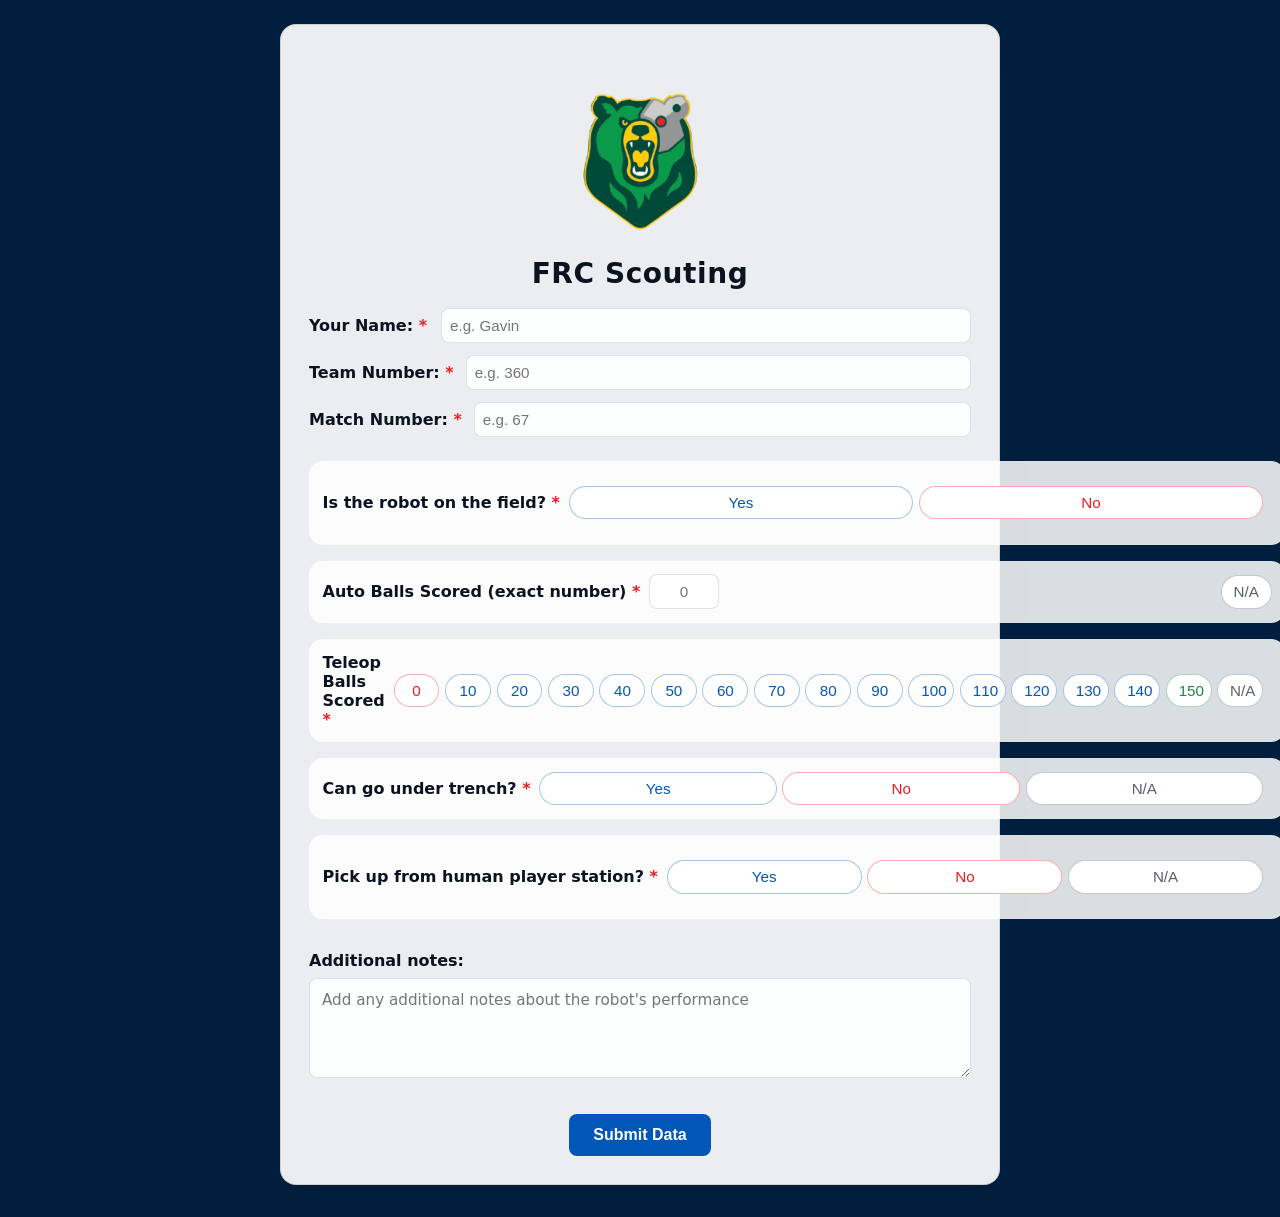
==== commit 808bc85d: "Update options w/ gavin's new changes (And fix no to yes n/a selection for robot on field)" ====
--- a/index.html
+++ b/index.html
@@ -4,7 +4,7 @@
     <meta charset="utf-8" />
     <meta name="viewport" content="width=device-width, initial-scale=1" />
     <title>FRC Scouting</title>
-    <link rel="stylesheet" href="/static/style.css?v=49">
+    <link rel="stylesheet" href="/static/style.css?v=50">
     <link rel="icon" type="image/x-icon" href="/static/images/scout-blue-skyblue.png">
   </head>
 
@@ -55,15 +55,9 @@
         </div>
 
         <div class="poll-row climb-row">
-          <span class="poll-label">Auto Balls Scored <span class="required-asterisk">*</span></span>
-          <div class="climb-buttons">
-            <button type="button" class="score-range-option-auto" data-value="0">0</button>
-            <button type="button" class="score-range-option-auto" data-value="1-10">1-10</button>
-            <button type="button" class="score-range-option-auto" data-value="10-25">10-25</button>
-            <button type="button" class="score-range-option-auto" data-value="25-40">25-40</button>
-            <button type="button" class="score-range-option-auto" data-value="40+">40+</button>
-            <button type="button" class="score-range-option-auto" data-value="N/A">N/A</button>
-          </div>
+          <span class="poll-label">Auto Balls Scored (exact number) <span class="required-asterisk">*</span></span>
+          <input type="number" id="autoBallsScored" class="poll-input" placeholder="0" min="0" max="200">
+          <button type="button" class="auto-balls-na-option" data-value="N/A">N/A</button>
         </div>
 
         <div class="poll-row climb-row">
@@ -81,30 +75,23 @@
         <div class="poll-row climb-row">
           <span class="poll-label">Teleop Balls Scored <span class="required-asterisk">*</span></span>
           <div class="climb-buttons">
-            <button type="button" class="score-range-option-teleop" data-value="0">0</button>
-            <button type="button" class="score-range-option-teleop" data-value="1-25">1-25</button>
-            <button type="button" class="score-range-option-teleop" data-value="25-50">25-50</button>
-            <button type="button" class="score-range-option-teleop" data-value="50-75">50-75</button>
-            <button type="button" class="score-range-option-teleop" data-value="75-100">75-100</button>
-            <button type="button" class="score-range-option-teleop" data-value="100-125">100-125</button>
-            <button type="button" class="score-range-option-teleop" data-value="125-150">125-150</button>
-            <button type="button" class="score-range-option-teleop" data-value="150+">150+</button>
-            <button type="button" class="score-range-option-teleop" data-value="N/A">N/A</button>
-          </div>
-        </div>
-
-        <div class="poll-row climb-row">
-          <span class="poll-label">Balls missed <span class="required-asterisk">*</span></span>
-          <div class="climb-buttons">
-            <button type="button" class="missed-percentage-option" data-value="0">0</button>
-            <button type="button" class="missed-percentage-option" data-value="1-25">1-25</button>
-            <button type="button" class="missed-percentage-option" data-value="25-50">25-50</button>
-            <button type="button" class="missed-percentage-option" data-value="50-75">50-75</button>
-            <button type="button" class="missed-percentage-option" data-value="75-100">75-100</button>
-            <button type="button" class="missed-percentage-option" data-value="100-125">100-125</button>
-            <button type="button" class="missed-percentage-option" data-value="125-150">125-150</button>
-            <button type="button" class="missed-percentage-option" data-value="150+">150+</button>
-            <button type="button" class="missed-percentage-option" data-value="N/A">N/A</button>
+            <button type="button" class="teleop-balls-option" data-value="0">0</button>
+            <button type="button" class="teleop-balls-option" data-value="10">10</button>
+            <button type="button" class="teleop-balls-option" data-value="20">20</button>
+            <button type="button" class="teleop-balls-option" data-value="30">30</button>
+            <button type="button" class="teleop-balls-option" data-value="40">40</button>
+            <button type="button" class="teleop-balls-option" data-value="50">50</button>
+            <button type="button" class="teleop-balls-option" data-value="60">60</button>
+            <button type="button" class="teleop-balls-option" data-value="70">70</button>
+            <button type="button" class="teleop-balls-option" data-value="80">80</button>
+            <button type="button" class="teleop-balls-option" data-value="90">90</button>
+            <button type="button" class="teleop-balls-option" data-value="100">100</button>
+            <button type="button" class="teleop-balls-option" data-value="110">110</button>
+            <button type="button" class="teleop-balls-option" data-value="120">120</button>
+            <button type="button" class="teleop-balls-option" data-value="130">130</button>
+            <button type="button" class="teleop-balls-option" data-value="140">140</button>
+            <button type="button" class="teleop-balls-option" data-value="150">150</button>
+            <button type="button" class="teleop-balls-option" data-value="N/A">N/A</button>
           </div>
         </div>
 
@@ -182,10 +169,9 @@
         robotStartSide: 'B1',
         autoScore: 0,
         autoClimb: 'No',
-        autoBallsScore: 'N/A',
+        autoBallsScore: 0,
         balls: 0,
-        telepopBallsScore: 'N/A',
-        approxMissedPercentage: '0',
+        telepopBallsScore: 0,
         climb: 'No',
         trench: false,
         pickupFloor: false,
@@ -199,15 +185,9 @@
         const el = document.getElementById(key);
         const input = document.getElementById(key + '-input');
         const value = state[key];
-        if (typeof value === 'boolean' || value === 'N/A') {
-          if (el) {
-            if (value === 'N/A') {
-              el.textContent = 'N/A';
-            } else {
-              el.textContent = value ? 'Yes' : 'No';
-            }
-          }
-          // Update toggle option button styles
+        
+        // Update toggle option button styles (for all boolean fields)
+        if (key === 'robotOnField' || key === 'trench' || key === 'pickupFloor' || key === 'pickupHuman' || key === 'shoot') {
           document.querySelectorAll(`.toggle-option[data-key="${key}"]`).forEach(btn => {
             btn.classList.remove('active');
             if (value === 'N/A') {
@@ -220,6 +200,16 @@
               btn.classList.add('active');
             }
           });
+        }
+        
+        if (typeof value === 'boolean' || value === 'N/A') {
+          if (el) {
+            if (value === 'N/A') {
+              el.textContent = 'N/A';
+            } else {
+              el.textContent = value ? 'Yes' : 'No';
+            }
+          }
         } else {
           if (el) {
             el.textContent = value;
@@ -246,23 +236,23 @@
             btn.classList.toggle('active', btn.dataset.value === value);
           });
         }
-        // Update auto balls score range button styles
+        // Update auto balls score input and N/A button
         if (key === 'autoBallsScore') {
-          document.querySelectorAll('.score-range-option-auto').forEach(btn => {
-            btn.classList.toggle('active', btn.dataset.value === value);
-          });
-          if (el) {
-            el.textContent = value;
-          }
-        }
-        // Update teleop balls score range button styles
+          const input = document.getElementById('autoBallsScored');
+          const naBtn = document.querySelector('.auto-balls-na-option');
+          if (value === 'N/A') {
+            input.value = '';
+            naBtn.classList.add('active');
+          } else {
+            input.value = value;
+            naBtn.classList.remove('active');
+          }
+        }
+        // Update teleop balls score button styles
         if (key === 'telepopBallsScore') {
-          document.querySelectorAll('.score-range-option-teleop').forEach(btn => {
-            btn.classList.toggle('active', btn.dataset.value === value);
-          });
-          if (el) {
-            el.textContent = value;
-          }
+          document.querySelectorAll('.teleop-balls-option').forEach(btn => {
+            btn.classList.toggle('active', btn.dataset.value === String(value));
+          });
         }
         // Update approx storage option button styles
         if (key === 'approxStorage') {
@@ -273,12 +263,6 @@
             el.textContent = value;
           }
         }
-        // Update approx missed percentage button styles
-        if (key === 'approxMissedPercentage') {
-          document.querySelectorAll('.missed-percentage-option').forEach(btn => {
-            btn.classList.toggle('active', btn.dataset.value === value);
-          });
-        }
       }
 
       function clampNumber(value, key) {
@@ -299,6 +283,15 @@
 
       document.getElementById('notes').addEventListener('input', (e) => {
         state.notes = e.target.value;
+      });
+
+      document.getElementById('autoBallsScored').addEventListener('input', (e) => {
+        const value = e.target.value.trim();
+        if (value === '') {
+          state.autoBallsScore = 0;
+        } else {
+          state.autoBallsScore = Math.max(0, parseInt(value) || 0);
+        }
       });
 
       document.querySelectorAll('.poll-input').forEach(input => {
@@ -346,7 +339,6 @@
             state.autoBallsScore = 'N/A';
             state.autoClimb = 'N/A';
             state.telepopBallsScore = 'N/A';
-            state.approxMissedPercentage = 'N/A';
             state.climb = 'N/A';
             state.trench = 'N/A';
             state.pickupFloor = 'N/A';
@@ -358,13 +350,45 @@
             updateDisplay('autoBallsScore');
             updateDisplay('autoClimb');
             updateDisplay('telepopBallsScore');
-            updateDisplay('approxMissedPercentage');
+
             updateDisplay('climb');
             updateDisplay('trench');
             updateDisplay('pickupFloor');
             updateDisplay('pickupHuman');
             updateDisplay('shoot');
             updateDisplay('approxStorage');
+          } else if (key === 'robotOnField' && value === true) {
+            // If robot is on field, clear all selections
+            state.robotStartSide = '';
+            state.autoBallsScore = 0;
+            state.autoClimb = '';
+            state.telepopBallsScore = 0;
+            state.climb = '';
+            state.trench = '';
+            state.pickupFloor = '';
+            state.pickupHuman = '';
+            state.shoot = '';
+            state.approxStorage = '';
+            
+            updateDisplay('robotStartSide');
+            updateDisplay('autoBallsScore');
+            updateDisplay('autoClimb');
+            updateDisplay('telepopBallsScore');
+            updateDisplay('climb');
+            updateDisplay('trench');
+            updateDisplay('pickupFloor');
+            updateDisplay('pickupHuman');
+            updateDisplay('shoot');
+            updateDisplay('approxStorage');
+          }
+          return;
+        }
+
+        if (button.classList.contains('auto-balls-na-option')) {
+          if (button.dataset.value === 'N/A') {
+            state.autoBallsScore = 'N/A';
+            document.getElementById('autoBallsScored').value = '';
+            button.classList.add('active');
           }
           return;
         }
@@ -387,14 +411,12 @@
           return;
         }
 
-        if (button.classList.contains('score-range-option-auto')) {
-          state.autoBallsScore = button.dataset.value;
-          updateDisplay('autoBallsScore');
-          return;
-        }
-
-        if (button.classList.contains('score-range-option-teleop')) {
-          state.telepopBallsScore = button.dataset.value;
+        if (button.classList.contains('teleop-balls-option')) {
+          if (button.dataset.value === 'N/A') {
+            state.telepopBallsScore = 'N/A';
+          } else {
+            state.telepopBallsScore = parseInt(button.dataset.value) || 0;
+          }
           updateDisplay('telepopBallsScore');
           return;
         }
@@ -402,12 +424,6 @@
         if (button.classList.contains('approx-storage-option')) {
           state.approxStorage = button.dataset.value;
           updateDisplay('approxStorage');
-          return;
-        }
-
-        if (button.classList.contains('missed-percentage-option')) {
-          state.approxMissedPercentage = button.dataset.value;
-          updateDisplay('approxMissedPercentage');
           return;
         }
 
@@ -438,6 +454,10 @@
         }
 
         // Check selection fields
+        const autoBallsInput = document.getElementById('autoBallsScored').value.trim();
+        if (autoBallsInput === '' && state.autoBallsScore !== 'N/A') {
+          errors.push('Auto Balls Scored is required');
+        }
         if (state.approxStorage === '0') {
           errors.push('Storage capacity must be selected');
         }
@@ -475,7 +495,6 @@
           autoBallsScore: state.autoBallsScore,
           autoClimb: state.autoClimb,
           telepopBallsScore: state.telepopBallsScore,
-          approxMissedPercentage: state.approxMissedPercentage,
           climb: state.climb,
           trench: state.trench === 'N/A' ? 'N/A' : (state.trench ? 'Yes' : 'No'),
           pickupFloor: state.pickupFloor === 'N/A' ? 'N/A' : (state.pickupFloor ? 'Yes' : 'No'),
@@ -502,10 +521,9 @@
           state.robotOnField = true;
           state.autoScore = 0;
           state.autoClimb = 'No';
-          state.autoBallsScore = 'N/A';
+          state.autoBallsScore = 0;
           state.balls = 0;
-          state.telepopBallsScore = 'N/A';
-          state.approxMissedPercentage = '0';
+          state.telepopBallsScore = 0;
           state.climb = 'No';
           state.trench = false;
           state.pickupFloor = false;
@@ -515,6 +533,7 @@
           state.notes = '';
           // Update inputs (keeping name and incrementing match number)
           document.getElementById('team-number').value = '';
+          document.getElementById('autoBallsScored').value = '';
           document.getElementById('match-number').value = nextMatchNumber;
           document.getElementById('notes').value = '';
           // Update displays
@@ -525,7 +544,6 @@
           updateDisplay('autoBallsScore');
           updateDisplay('balls');
           updateDisplay('telepopBallsScore');
-          updateDisplay('approxMissedPercentage');
           updateDisplay('climb');
           updateDisplay('trench');
           updateDisplay('pickupFloor');
--- a/static/style.css
+++ b/static/style.css
@@ -419,6 +419,51 @@
   border-color: var(--muted);
 }
 
+button.teleop-balls-option {
+  border-color: rgba(0, 87, 184, 0.35);
+  color: var(--frc-blue);
+}
+
+button.teleop-balls-option[data-value="0"] {
+  border-color: rgba(237, 27, 36, 0.35);
+  color: var(--frc-red);
+}
+
+button.teleop-balls-option[data-value="150"] {
+  border-color: rgba(30, 132, 73, 0.35);
+  color: var(--frc-green);
+}
+
+button.teleop-balls-option.active {
+  background: var(--frc-blue);
+  color: white;
+  border-color: var(--frc-blue);
+}
+
+button.teleop-balls-option[data-value="0"].active {
+  background: var(--frc-red);
+  color: white;
+  border-color: var(--frc-red);
+}
+
+button.teleop-balls-option[data-value="150"].active {
+  background: var(--frc-green);
+  color: white;
+  border-color: var(--frc-green);
+}
+
+button.teleop-balls-option[data-value="N/A"] {
+  border-color: rgba(88, 96, 108, 0.35);
+  color: var(--muted);
+  white-space: nowrap;
+}
+
+button.teleop-balls-option[data-value="N/A"].active {
+  background: var(--muted);
+  color: white;
+  border-color: var(--muted);
+}
+
 button.toggle-option[data-value="N/A"] {
   border-color: rgba(88, 96, 108, 0.35);
   color: var(--muted);
@@ -455,13 +500,13 @@
   border-color: var(--muted);
 }
 
-button.missed-percentage-option[data-value="N/A"] {
-  border-color: rgba(88, 96, 108, 0.35);
-  color: var(--muted);
-  white-space: nowrap;
-}
-
-button.missed-percentage-option[data-value="N/A"].active {
+button.auto-balls-na-option {
+  border-color: rgba(88, 96, 108, 0.35);
+  color: var(--muted);
+  white-space: nowrap;
+}
+
+button.auto-balls-na-option.active {
   background: var(--muted);
   color: white;
   border-color: var(--muted);
@@ -655,50 +700,6 @@
   box-shadow: 0 0 0 2px rgba(0, 87, 184, 0.2);
 }
 
-button.missed-percentage-option {
-  border-color: rgba(0, 87, 184, 0.35);
-  color: var(--frc-blue);
-}
-
-button.missed-percentage-option[data-value="0"] {
-  border-color: rgba(30, 132, 73, 0.35);
-  color: var(--frc-green);
-}
-
-button.missed-percentage-option[data-value="100%"] {
-  border-color: rgba(237, 27, 36, 0.35);
-  color: var(--frc-red);
-}
-
-button.missed-percentage-option[data-value="150+"] {
-  border-color: rgba(237, 27, 36, 0.35);
-  color: var(--frc-red);
-}
-
-button.missed-percentage-option[data-value="150+"].active {
-  background: var(--frc-red);
-  color: white;
-  border-color: var(--frc-red);
-}
-
-button.missed-percentage-option.active {
-  background: var(--frc-blue);
-  color: white;
-  border-color: var(--frc-blue);
-}
-
-button.missed-percentage-option[data-value="0"].active {
-  background: var(--frc-green);
-  color: white;
-  border-color: var(--frc-green);
-}
-
-button.missed-percentage-option[data-value="100%"].active {
-  background: var(--frc-red);
-  color: white;
-  border-color: var(--frc-red);
-}
-
 .submit-section {
   text-align: center;
   margin-top: 2rem;
